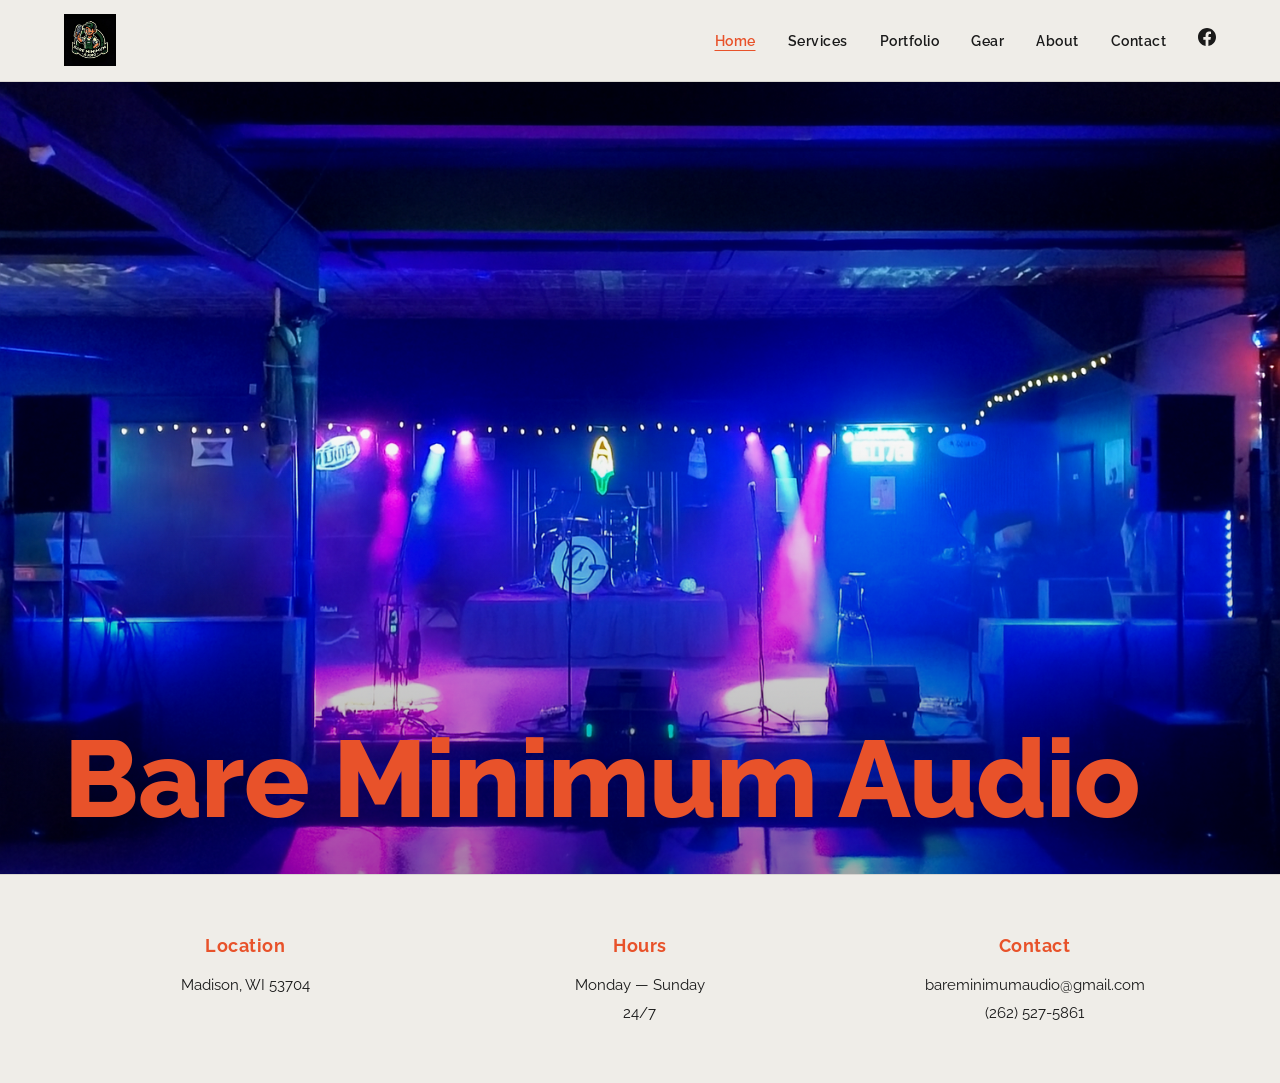
==== index.html @ 9d477ede "initial build" ====
<!DOCTYPE html>
<html lang="en">
<head>
  <meta charset="UTF-8" />
  <meta name="viewport" content="width=device-width, initial-scale=1.0" />
  <title>Bare Minimum Audio</title>
  <meta name="description" content="Professional sound and lighting for bands and events across the Madison, WI area." />
  <link rel="stylesheet" href="css/style.css" />
  <!-- Favicon: replace with your own -->
  <!-- <link rel="icon" href="images/favicon.png" /> -->
</head>
<body>

  <!-- ── HEADER ── -->
  <header>
    <a href="index.html" class="logo">
      <!-- Replace logo.png with your actual logo file -->
      <img src="images/logo.png" alt="Bare Minimum Audio"
           onerror="this.style.display='none'; this.nextElementSibling.style.display='block';" />
      <span class="logo-fallback" style="display:none;">BMA</span>
    </a>

    <!-- Desktop nav -->
    <nav>
      <a href="index.html" class="active">Home</a>
      <a href="services.html">Services</a>
      <a href="portfolio.html">Portfolio</a>
      <a href="gear.html">Gear</a>
      <a href="about.html">About</a>
      <a href="contact.html">Contact</a>
      <a href="https://www.facebook.com/p/Bare-Minimum-Audio-61556461710926/"
         target="_blank" rel="noopener" class="nav-facebook" aria-label="Facebook">
        <svg viewBox="0 0 24 24" xmlns="http://www.w3.org/2000/svg">
          <path d="M24 12.073C24 5.405 18.627 0 12 0S0 5.405 0 12.073C0 18.1 4.388 23.094 10.125 24v-8.437H7.078v-3.49h3.047V9.41c0-3.025 1.792-4.697 4.533-4.697 1.312 0 2.686.236 2.686.236v2.97h-1.513c-1.491 0-1.956.93-1.956 1.886v2.267h3.328l-.532 3.49h-2.796V24C19.612 23.094 24 18.1 24 12.073z"/>
        </svg>
      </a>
    </nav>

    <!-- Mobile hamburger -->
    <button class="hamburger" id="hamburger" aria-label="Open menu">
      <span></span><span></span><span></span>
    </button>
  </header>

  <!-- Mobile nav dropdown -->
  <nav class="mobile-nav" id="mobile-nav">
    <a href="index.html">Home</a>
    <a href="services.html">Services</a>
    <a href="portfolio.html">Portfolio</a>
    <a href="gear.html">Gear</a>
    <a href="about.html">About</a>
    <a href="contact.html">Contact</a>
    <a href="https://www.facebook.com/p/Bare-Minimum-Audio-61556461710926/"
       target="_blank" rel="noopener">Facebook</a>
  </nav>

  <!-- ── HERO ── -->
  <section class="hero">
    <!--
      IMAGE NEEDED: Save your hero concert photo from Squarespace and
      place it at: images/hero-bg.jpg
      It's the blue/purple lit stage photo from your home page.
    -->
    <div class="hero-bg"></div>
    <h1 class="hero-title">Bare Minimum Audio</h1>
  </section>

  <!-- ── FOOTER ── -->
  <footer>
    <div>
      <h3>Location</h3>
      <p>Madison, WI 53704</p>
    </div>
    <div>
      <h3>Hours</h3>
      <p>Monday — Sunday<br>24/7</p>
    </div>
    <div>
      <h3>Contact</h3>
      <p>
        <a href="mailto:bareminimumaudio@gmail.com">bareminimumaudio@gmail.com</a><br>
        <a href="tel:2625275861">(262) 527-5861</a>
      </p>
    </div>
  </footer>

  <script>
    // Mobile nav toggle
    const hamburger = document.getElementById('hamburger');
    const mobileNav = document.getElementById('mobile-nav');
    hamburger.addEventListener('click', () => {
      mobileNav.classList.toggle('open');
    });
  </script>
</body>
</html>
---- css/style.css ----
/* ============================================================
   Bare Minimum Audio — Main Stylesheet
   Hosting: Netlify (free)  |  Repo: GitHub
   ============================================================ */

@import url('https://fonts.googleapis.com/css2?family=Raleway:wght@300;400;500;600;700;800&display=swap');

/* ── RESET & BASE ── */
*, *::before, *::after {
  box-sizing: border-box;
  margin: 0;
  padding: 0;
}

:root {
  --bg:       #EFEDE8;
  --brand:    #E8522A;
  --text:     #1a1a1a;
  --muted:    #666;
  --border:   rgba(0,0,0,0.1);
  --white:    #ffffff;
  --max-w:    1200px;
}

html { scroll-behavior: smooth; }

body {
  font-family: 'Raleway', sans-serif;
  background: var(--bg);
  color: var(--text);
  font-size: 16px;
  line-height: 1.6;
}

img { max-width: 100%; display: block; }
a   { color: inherit; text-decoration: none; }


/* ── HEADER / NAV ── */
header {
  display: flex;
  align-items: center;
  justify-content: space-between;
  padding: 0.9rem 5%;
  background: var(--bg);
  position: sticky;
  top: 0;
  z-index: 200;
  border-bottom: 1px solid var(--border);
}

.logo img {
  height: 52px;
  width: auto;
  display: block;
}

/* Fallback if logo image missing */
.logo-fallback {
  font-size: 1rem;
  font-weight: 800;
  color: var(--brand);
  letter-spacing: 1px;
  text-transform: uppercase;
}

nav {
  display: flex;
  align-items: center;
  gap: 2rem;
}

nav a {
  font-size: 0.9rem;
  font-weight: 600;
  letter-spacing: 0.5px;
  transition: color 0.2s;
}

nav a:hover,
nav a.active {
  color: var(--brand);
  text-decoration: underline;
  text-underline-offset: 4px;
}

.nav-facebook svg {
  width: 18px;
  height: 18px;
  fill: var(--text);
  transition: fill 0.2s;
}

.nav-facebook:hover svg { fill: var(--brand); }

/* Hamburger (mobile) */
.hamburger {
  display: none;
  flex-direction: column;
  gap: 5px;
  background: none;
  border: none;
  cursor: pointer;
  padding: 4px;
}

.hamburger span {
  display: block;
  width: 24px;
  height: 2px;
  background: var(--text);
  transition: all 0.3s;
}

.mobile-nav {
  display: none;
  flex-direction: column;
  background: var(--bg);
  border-top: 1px solid var(--border);
  padding: 1.5rem 5%;
  gap: 1.25rem;
  position: absolute;
  top: 100%;
  left: 0;
  right: 0;
  z-index: 199;
  box-shadow: 0 8px 20px rgba(0,0,0,0.08);
}

.mobile-nav a {
  font-size: 1rem;
  font-weight: 600;
}

.mobile-nav.open { display: flex; }


/* ── FOOTER ── */
footer {
  background: var(--bg);
  border-top: 1px solid var(--border);
  padding: 3.5rem 5%;
  display: grid;
  grid-template-columns: repeat(3, 1fr);
  gap: 2rem;
  text-align: center;
}

footer h3 {
  font-size: 1.15rem;
  font-weight: 700;
  color: var(--brand);
  margin-bottom: 0.75rem;
  letter-spacing: 0.5px;
}

footer p {
  font-size: 0.95rem;
  color: var(--text);
  line-height: 1.8;
}

footer a:hover { color: var(--brand); }


/* ── HERO (HOME) ── */
.hero {
  position: relative;
  width: 100%;
  min-height: 88vh;
  display: flex;
  align-items: flex-end;
  overflow: hidden;
}

.hero-bg {
  position: absolute;
  inset: 0;
  /* Fallback dark bg if image not loaded */
  background: #1c1c1c url('../images/hero-bg.jpg') center/cover no-repeat;
}

/* Slight dark gradient so text is readable over bright spots */
.hero-bg::after {
  content: '';
  position: absolute;
  inset: 0;
  background: linear-gradient(to top, rgba(0,0,0,0.35) 0%, transparent 60%);
}

.hero-title {
  position: relative;
  z-index: 2;
  font-size: clamp(3rem, 8.5vw, 7.5rem);
  font-weight: 800;
  color: var(--brand);
  padding: 2.5rem 5%;
  line-height: 1;
  letter-spacing: -1px;
}


/* ── PAGE HEADING ── */
.page-heading {
  font-size: clamp(2.2rem, 5vw, 3.8rem);
  font-weight: 800;
  color: var(--brand);
  padding: 2.5rem 5% 1.5rem;
  letter-spacing: -0.5px;
}


/* ── SERVICES PAGE ── */
.services-intro {
  max-width: var(--max-w);
  padding: 0 5% 4rem;
}

.service-block {
  display: grid;
  grid-template-columns: 1fr 1fr;
  gap: 3.5rem;
  align-items: center;
  padding: 3rem 0;
  border-bottom: 1px solid var(--border);
}

.service-block:last-child { border-bottom: none; }

/* Text-only service blocks (no photo) */
.service-block.service-text-only {
  grid-template-columns: 1fr;
  max-width: 680px;
}

/* Alternate image left/right */
.service-block.flip { direction: rtl; }
.service-block.flip > * { direction: ltr; }

.service-img-wrap {
  width: 100%;
  aspect-ratio: 4/3;
  overflow: hidden;
  background: #c8c4bc;
}

.service-img-wrap img {
  width: 100%;
  height: 100%;
  object-fit: cover;
}

/* Placeholder shown when no image */
.img-placeholder {
  width: 100%;
  height: 100%;
  background: #c8c4bc;
  display: flex;
  align-items: center;
  justify-content: center;
  color: #999;
  font-size: 0.8rem;
  letter-spacing: 1px;
  text-transform: uppercase;
}

.service-content h2 {
  font-size: 1.55rem;
  font-weight: 700;
  margin-bottom: 1rem;
}

.service-content p {
  line-height: 1.8;
  margin-bottom: 1rem;
  color: var(--text);
}

.service-tags {
  font-size: 0.85rem;
  color: var(--muted);
  margin-bottom: 1.25rem;
  line-height: 1.6;
}

.btn {
  display: inline-block;
  background: var(--brand);
  color: var(--white);
  padding: 0.75rem 2.25rem;
  font-family: 'Raleway', sans-serif;
  font-weight: 700;
  font-size: 0.85rem;
  letter-spacing: 1.5px;
  text-transform: uppercase;
  border: none;
  cursor: pointer;
  transition: opacity 0.2s, transform 0.1s;
}

.btn:hover { opacity: 0.88; transform: translateY(-1px); }


/* ── PORTFOLIO PAGE ── */
.portfolio-grid {
  display: grid;
  grid-template-columns: repeat(4, 1fr);
  gap: 10px;
  padding: 0.5rem 5% 5rem;
}

.portfolio-grid .grid-item {
  aspect-ratio: 1;
  overflow: hidden;
  background: #c8c4bc;
  cursor: pointer;
}

.portfolio-grid .grid-item img {
  width: 100%;
  height: 100%;
  object-fit: cover;
  transition: transform 0.4s ease;
}

.portfolio-grid .grid-item:hover img { transform: scale(1.04); }


/* ── GEAR PAGE ── */
.gear-layout {
  display: grid;
  grid-template-columns: 1fr 1fr;
  gap: 4rem;
  align-items: stretch;
  max-width: var(--max-w);
  padding: 0.5rem 5% 5rem;
}

.gear-list { list-style: none; }

.gear-category { margin-bottom: 2.25rem; }

.gear-category h3 {
  font-size: 1rem;
  font-weight: 700;
  margin-bottom: 0.6rem;
  display: flex;
  align-items: center;
  gap: 0.5rem;
}

.gear-category ul { list-style: none; }

.gear-category ul li {
  padding: 0.3rem 0;
  font-size: 0.95rem;
  color: var(--muted);
  padding-left: 1.5rem;
}

.gear-photos {
  display: flex;
  flex-direction: column;
  gap: 12px;
  height: 100%;
}

.gear-photos .gear-photo {
  flex: 1;
  overflow: hidden;
  background: #c8c4bc;
  min-height: 0;
}

.gear-photos .gear-photo img {
  width: 100%;
  height: 100%;
  object-fit: cover;
  display: block;
}


/* ── ABOUT PAGE ── */
.about-layout {
  display: grid;
  grid-template-columns: 1fr 1fr;
  gap: 4rem;
  max-width: var(--max-w);
  padding: 0.5rem 5% 5rem;
  align-items: start;
}

.about-content h2 {
  font-size: 1.9rem;
  font-weight: 700;
  color: var(--brand);
  margin-bottom: 1.5rem;
}

.about-content p {
  line-height: 1.85;
  margin-bottom: 2rem;
}

.reviews h3 {
  font-size: 1.1rem;
  font-weight: 700;
  font-style: italic;
  margin-bottom: 1.5rem;
}

.review {
  margin-bottom: 1.4rem;
  font-size: 0.93rem;
  line-height: 1.55;
}

.review .stars {
  color: #f5a623;
  letter-spacing: 2px;
  font-size: 0.75rem;
  display: block;
  margin-bottom: 0.2rem;
}

.review blockquote {
  font-style: italic;
  margin-bottom: 0.2rem;
}

.review cite {
  font-size: 0.8rem;
  color: var(--muted);
  font-style: normal;
}

.about-img-wrap {
  position: sticky;
  top: 90px;
}

.about-img-wrap img,
.about-img-wrap .img-placeholder {
  width: 100%;
  aspect-ratio: 3/4;
  object-fit: cover;
}


/* ── CONTACT PAGE ── */
.contact-layout {
  display: grid;
  grid-template-columns: 1fr 1fr;
  gap: 4rem;
  max-width: var(--max-w);
  padding: 0.5rem 5% 5rem;
}

.contact-info h2 {
  font-size: 1.9rem;
  font-weight: 700;
  color: var(--brand);
  margin-bottom: 1.5rem;
}

.contact-info p {
  font-size: 1rem;
  margin-bottom: 0.5rem;
}

.contact-info a:hover { color: var(--brand); }

.contact-form {
  display: flex;
  flex-direction: column;
  gap: 1rem;
  margin-top: 2rem;
}

.form-row {
  display: grid;
  grid-template-columns: 1fr 1fr;
  gap: 1rem;
}

.contact-form label {
  display: block;
  font-size: 0.8rem;
  font-weight: 700;
  letter-spacing: 1px;
  text-transform: uppercase;
  margin-bottom: 0.35rem;
  color: var(--muted);
}

.contact-form input,
.contact-form textarea {
  width: 100%;
  padding: 0.75rem 0.9rem;
  background: transparent;
  border: 1px solid rgba(0,0,0,0.25);
  font-family: 'Raleway', sans-serif;
  font-size: 0.95rem;
  color: var(--text);
  outline: none;
  transition: border-color 0.2s;
  border-radius: 0;
  -webkit-appearance: none;
}

.contact-form input:focus,
.contact-form textarea:focus {
  border-color: var(--brand);
}

.contact-form textarea {
  min-height: 150px;
  resize: vertical;
}

.contact-img-wrap {
  overflow: hidden;
  background: #c8c4bc;
}

.contact-img-wrap img,
.contact-img-wrap .img-placeholder {
  width: 100%;
  height: 100%;
  min-height: 450px;
  object-fit: cover;
}


/* ── RESPONSIVE ── */
@media (max-width: 900px) {
  .portfolio-grid {
    grid-template-columns: repeat(2, 1fr);
  }
}

@media (max-width: 768px) {
  nav { display: none; }
  .hamburger { display: flex; }

  .hero-title {
    font-size: clamp(2.5rem, 10vw, 4rem);
  }

  .service-block,
  .service-block.flip,
  .gear-layout,
  .about-layout,
  .contact-layout {
    grid-template-columns: 1fr;
    direction: ltr;
  }

  .gear-photos {
    flex-direction: row;
    flex-wrap: wrap;
  }

  .gear-photos .gear-photo {
    flex: 1 1 45%;
  }

  .about-img-wrap { position: static; }

  footer {
    grid-template-columns: 1fr;
    text-align: left;
  }

  .form-row {
    grid-template-columns: 1fr;
  }
}

@media (max-width: 480px) {
  .portfolio-grid {
    grid-template-columns: repeat(2, 1fr);
    gap: 6px;
  }

  .page-heading {
    font-size: 2rem;
    padding: 2rem 5% 1rem;
  }
}
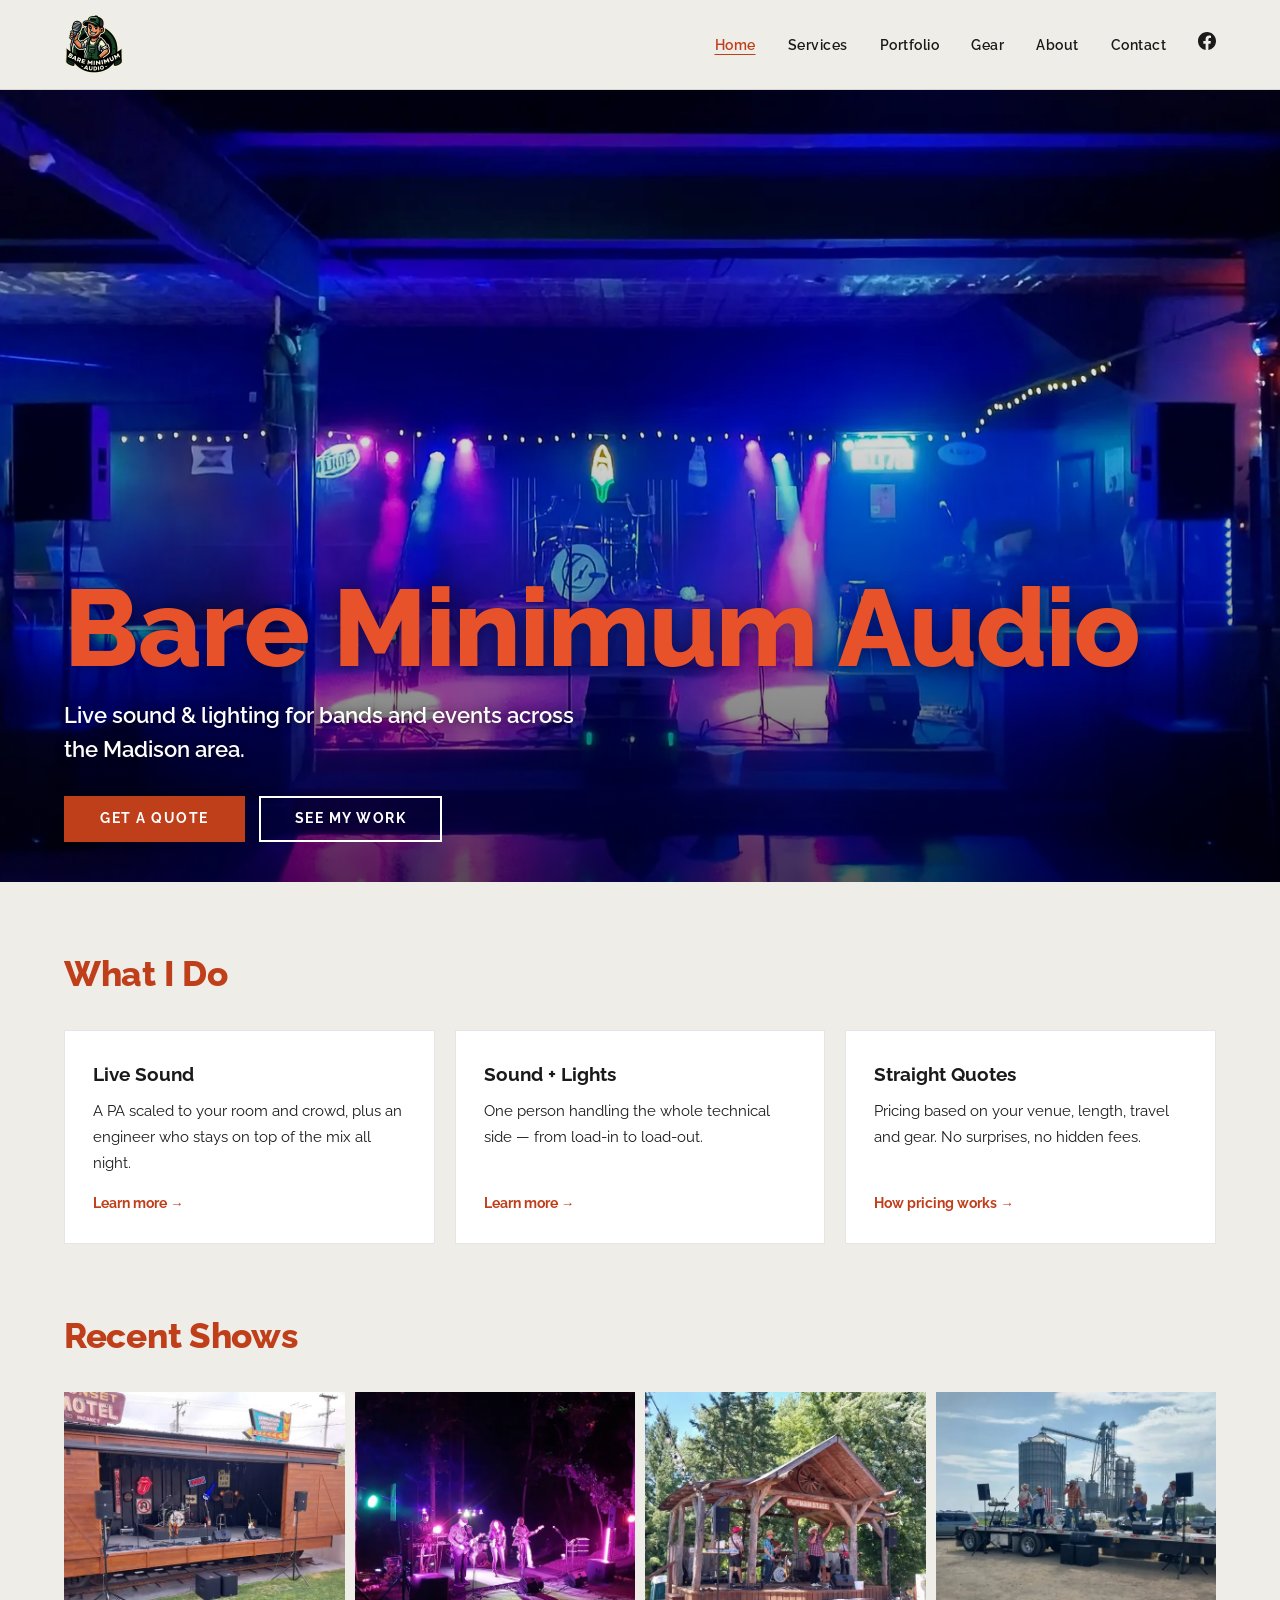
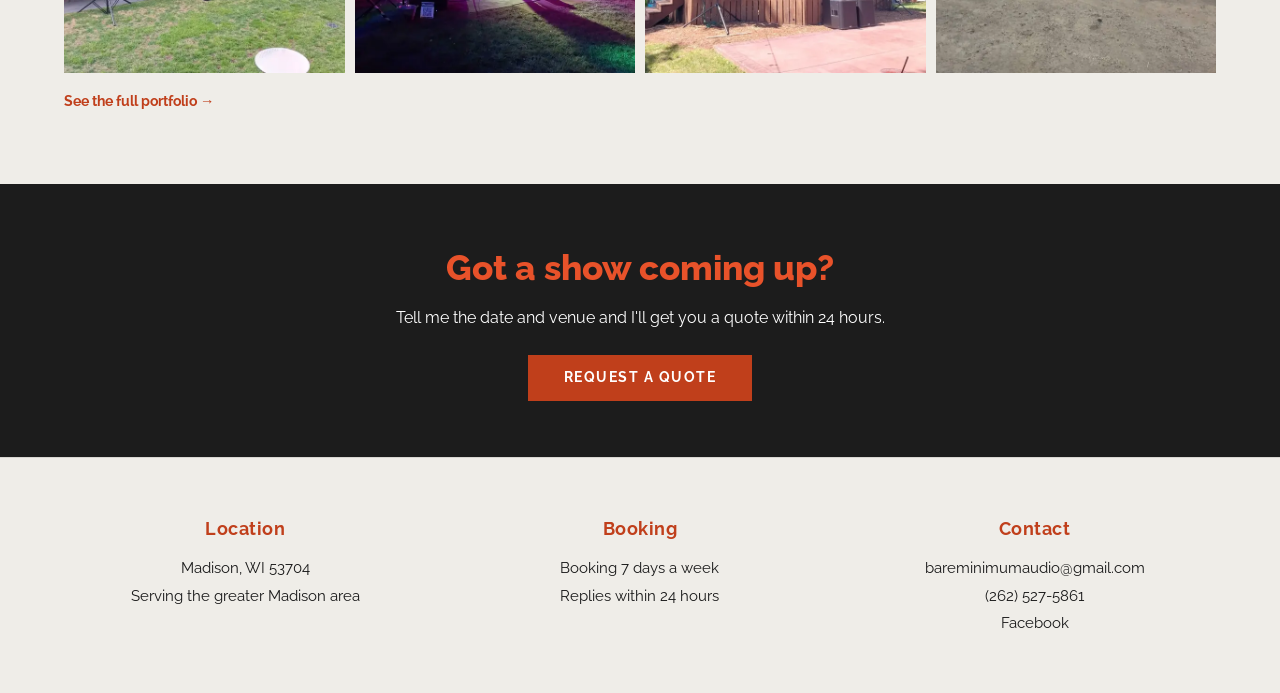
==== commit 3f6535f3: "Site refresh + mobile menu fix - Fix mobile menu opening off-screen (menu now inside sticky header) " ====
--- a/index.html
+++ b/index.html
@@ -3,94 +3,170 @@
 <head>
   <meta charset="UTF-8" />
   <meta name="viewport" content="width=device-width, initial-scale=1.0" />
-  <title>Bare Minimum Audio</title>
-  <meta name="description" content="Professional sound and lighting for bands and events across the Madison, WI area." />
+  <title>Bare Minimum Audio | Live Sound & Lighting in Madison, WI</title>
+  <meta name="description" content="Live sound and lighting for bands and events across the Madison, WI area. PA, mixing, stage lighting and full production. Get a quote within 24 hours." />
+  <link rel="canonical" href="https://bareminimumaudio.com/" />
+  <meta name="theme-color" content="#EFEDE8" />
+
+  <!-- Share previews (Facebook, iMessage, Slack, etc.) -->
+  <meta property="og:type" content="website" />
+  <meta property="og:site_name" content="Bare Minimum Audio" />
+  <meta property="og:title" content="Bare Minimum Audio | Live Sound &amp; Lighting in Madison, WI" />
+  <meta property="og:description" content="Live sound and lighting for bands and events across the Madison, WI area. PA, mixing, stage lighting and full production. Get a quote within 24 hours." />
+  <meta property="og:url" content="https://bareminimumaudio.com/" />
+  <meta property="og:image" content="https://bareminimumaudio.com/images/og-image.jpg" />
+  <meta property="og:image:width" content="1200" />
+  <meta property="og:image:height" content="630" />
+  <meta name="twitter:card" content="summary_large_image" />
+
+  <link rel="icon" type="image/png" href="images/favicon.png" />
+  <link rel="apple-touch-icon" href="images/apple-touch-icon.png" />
+
+  <link rel="preconnect" href="https://fonts.googleapis.com" />
+  <link rel="preconnect" href="https://fonts.gstatic.com" crossorigin />
+  <link rel="stylesheet" href="https://fonts.googleapis.com/css2?family=Raleway:wght@400;600;700;800&amp;display=swap" />
   <link rel="stylesheet" href="css/style.css" />
-  <!-- Favicon: replace with your own -->
-  <!-- <link rel="icon" href="images/favicon.png" /> -->
+  <link rel="preload" as="image" href="images/hero-bg.webp" type="image/webp" />
+  <script type="application/ld+json">
+{
+  "@context": "https://schema.org",
+  "@type": "LocalBusiness",
+  "name": "Bare Minimum Audio",
+  "description": "Live sound and lighting for bands and events across the Madison, WI area.",
+  "url": "https://bareminimumaudio.com/",
+  "image": "https://bareminimumaudio.com/images/og-image.jpg",
+  "logo": "https://bareminimumaudio.com/images/logo.webp",
+  "email": "bareminimumaudio@gmail.com",
+  "telephone": "+1-262-527-5861",
+  "address": {
+    "@type": "PostalAddress",
+    "addressLocality": "Madison",
+    "addressRegion": "WI",
+    "postalCode": "53704",
+    "addressCountry": "US"
+  },
+  "areaServed": {
+    "@type": "City",
+    "name": "Madison, WI"
+  },
+  "sameAs": [
+    "https://www.facebook.com/p/Bare-Minimum-Audio-61556461710926/"
+  ]
+}
+  </script>
 </head>
 <body>
+  <a class="skip-link" href="#main">Skip to content</a>
 
   <!-- ── HEADER ── -->
   <header>
-    <a href="index.html" class="logo">
-      <!-- Replace logo.png with your actual logo file -->
-      <img src="images/logo.png" alt="Bare Minimum Audio"
-           onerror="this.style.display='none'; this.nextElementSibling.style.display='block';" />
-      <span class="logo-fallback" style="display:none;">BMA</span>
+    <a href="index.html" class="logo" aria-label="Bare Minimum Audio — home">
+      <img src="images/logo.webp" alt="Bare Minimum Audio" width="60" height="60" />
     </a>
 
-    <!-- Desktop nav -->
-    <nav>
-      <a href="index.html" class="active">Home</a>
+    <nav class="main-nav" aria-label="Main">
+      <a href="index.html" class="active" aria-current="page">Home</a>
       <a href="services.html">Services</a>
       <a href="portfolio.html">Portfolio</a>
       <a href="gear.html">Gear</a>
       <a href="about.html">About</a>
       <a href="contact.html">Contact</a>
-      <a href="https://www.facebook.com/p/Bare-Minimum-Audio-61556461710926/"
-         target="_blank" rel="noopener" class="nav-facebook" aria-label="Facebook">
-        <svg viewBox="0 0 24 24" xmlns="http://www.w3.org/2000/svg">
-          <path d="M24 12.073C24 5.405 18.627 0 12 0S0 5.405 0 12.073C0 18.1 4.388 23.094 10.125 24v-8.437H7.078v-3.49h3.047V9.41c0-3.025 1.792-4.697 4.533-4.697 1.312 0 2.686.236 2.686.236v2.97h-1.513c-1.491 0-1.956.93-1.956 1.886v2.267h3.328l-.532 3.49h-2.796V24C19.612 23.094 24 18.1 24 12.073z"/>
-        </svg>
+      <a href="https://www.facebook.com/p/Bare-Minimum-Audio-61556461710926/" target="_blank" rel="noopener" class="nav-facebook" aria-label="Bare Minimum Audio on Facebook">
+        <svg viewBox="0 0 24 24" xmlns="http://www.w3.org/2000/svg" aria-hidden="true" focusable="false"><path d="M24 12.073C24 5.405 18.627 0 12 0S0 5.405 0 12.073C0 18.1 4.388 23.094 10.125 24v-8.437H7.078v-3.49h3.047V9.41c0-3.025 1.792-4.697 4.533-4.697 1.312 0 2.686.236 2.686.236v2.97h-1.513c-1.491 0-1.956.93-1.956 1.886v2.267h3.328l-.532 3.49h-2.796V24C19.612 23.094 24 18.1 24 12.073z"/></svg>
       </a>
     </nav>
 
-    <!-- Mobile hamburger -->
-    <button class="hamburger" id="hamburger" aria-label="Open menu">
+    <button class="hamburger" id="hamburger" type="button" aria-label="Open menu" aria-expanded="false" aria-controls="mobile-nav">
       <span></span><span></span><span></span>
     </button>
+
+    <nav class="mobile-nav" id="mobile-nav" aria-label="Mobile">
+      <a href="index.html" aria-current="page">Home</a>
+      <a href="services.html">Services</a>
+      <a href="portfolio.html">Portfolio</a>
+      <a href="gear.html">Gear</a>
+      <a href="about.html">About</a>
+      <a href="contact.html">Contact</a>
+      <a href="https://www.facebook.com/p/Bare-Minimum-Audio-61556461710926/" target="_blank" rel="noopener">Facebook</a>
+    </nav>
   </header>
 
-  <!-- Mobile nav dropdown -->
-  <nav class="mobile-nav" id="mobile-nav">
-    <a href="index.html">Home</a>
-    <a href="services.html">Services</a>
-    <a href="portfolio.html">Portfolio</a>
-    <a href="gear.html">Gear</a>
-    <a href="about.html">About</a>
-    <a href="contact.html">Contact</a>
-    <a href="https://www.facebook.com/p/Bare-Minimum-Audio-61556461710926/"
-       target="_blank" rel="noopener">Facebook</a>
-  </nav>
+  <main id="main">
+    <!-- ── HERO ── -->
+    <section class="hero">
+      <div class="hero-bg" aria-hidden="true"></div>
+      <div class="hero-content">
+        <h1 class="hero-title">Bare Minimum Audio</h1>
+        <p class="hero-tagline">Live sound &amp; lighting for bands and events across the Madison area.</p>
+        <div class="hero-actions">
+          <a href="contact.html" class="btn">Get a Quote</a>
+          <a href="portfolio.html" class="btn btn-ghost">See My Work</a>
+        </div>
+      </div>
+    </section>
 
-  <!-- ── HERO ── -->
-  <section class="hero">
-    <!--
-      IMAGE NEEDED: Save your hero concert photo from Squarespace and
-      place it at: images/hero-bg.jpg
-      It's the blue/purple lit stage photo from your home page.
-    -->
-    <div class="hero-bg"></div>
-    <h1 class="hero-title">Bare Minimum Audio</h1>
-  </section>
+    <!-- ── WHAT I DO ── -->
+    <section class="home-section">
+      <h2 class="section-heading">What I Do</h2>
+      <div class="card-grid">
+        <a href="services.html#live-sound" class="card">
+          <h3>Live Sound</h3>
+          <p>A PA scaled to your room and crowd, plus an engineer who stays on top of the mix all night.</p>
+          <span class="card-link">Learn more &rarr;</span>
+        </a>
+        <a href="services.html#full-production" class="card">
+          <h3>Sound + Lights</h3>
+          <p>One person handling the whole technical side — from load-in to load-out.</p>
+          <span class="card-link">Learn more &rarr;</span>
+        </a>
+        <a href="services.html#pricing" class="card">
+          <h3>Straight Quotes</h3>
+          <p>Pricing based on your venue, length, travel and gear. No surprises, no hidden fees.</p>
+          <span class="card-link">How pricing works &rarr;</span>
+        </a>
+      </div>
+    </section>
+
+    <!-- ── RECENT SHOWS ── -->
+    <section class="home-section">
+      <h2 class="section-heading">Recent Shows</h2>
+      <div class="home-shots">
+        <a href="portfolio.html" class="home-shot"><img src="images/portfolio-1-thumb.webp" alt="Sunset Motel outdoor stage setup" width="800" height="600" loading="lazy" decoding="async" /></a>
+        <a href="portfolio.html" class="home-shot"><img src="images/portfolio-2-thumb.webp" alt="Open-air pavilion stage setup" width="800" height="600" loading="lazy" decoding="async" /></a>
+        <a href="portfolio.html" class="home-shot"><img src="images/portfolio-7-thumb.webp" alt="Band performance with full production" width="800" height="600" loading="lazy" decoding="async" /></a>
+        <a href="portfolio.html" class="home-shot"><img src="images/portfolio-4-thumb.webp" alt="Wooden pavilion live performance" width="800" height="600" loading="lazy" decoding="async" /></a>
+      </div>
+      <p class="section-more"><a href="portfolio.html">See the full portfolio &rarr;</a></p>
+    </section>
+
+    <!-- ── CTA ── -->
+    <section class="cta-band">
+      <h2>Got a show coming up?</h2>
+      <p>Tell me the date and venue and I'll get you a quote within 24 hours.</p>
+      <a href="contact.html" class="btn">Request a Quote</a>
+    </section>
+  </main>
 
   <!-- ── FOOTER ── -->
   <footer>
     <div>
-      <h3>Location</h3>
-      <p>Madison, WI 53704</p>
+      <h2>Location</h2>
+      <p>Madison, WI 53704<br>Serving the greater Madison area</p>
     </div>
     <div>
-      <h3>Hours</h3>
-      <p>Monday — Sunday<br>24/7</p>
+      <h2>Booking</h2>
+      <p>Booking 7 days a week<br>Replies within 24 hours</p>
     </div>
     <div>
-      <h3>Contact</h3>
+      <h2>Contact</h2>
       <p>
         <a href="mailto:bareminimumaudio@gmail.com">bareminimumaudio@gmail.com</a><br>
-        <a href="tel:2625275861">(262) 527-5861</a>
+        <a href="tel:+12625275861">(262) 527-5861</a><br>
+        <a href="https://www.facebook.com/p/Bare-Minimum-Audio-61556461710926/" target="_blank" rel="noopener">Facebook</a>
       </p>
     </div>
   </footer>
 
-  <script>
-    // Mobile nav toggle
-    const hamburger = document.getElementById('hamburger');
-    const mobileNav = document.getElementById('mobile-nav');
-    hamburger.addEventListener('click', () => {
-      mobileNav.classList.toggle('open');
-    });
-  </script>
+  <script src="js/main.js" defer></script>
 </body>
 </html>
--- a/css/style.css
+++ b/css/style.css
@@ -3,7 +3,7 @@
    Hosting: Netlify (free)  |  Repo: GitHub
    ============================================================ */
 
-@import url('https://fonts.googleapis.com/css2?family=Raleway:wght@300;400;500;600;700;800&display=swap');
+/* Raleway is loaded with <link> tags in each page's <head> (faster than @import). */
 
 /* ── RESET & BASE ── */
 *, *::before, *::after {
@@ -14,7 +14,8 @@
 
 :root {
   --bg:       #EFEDE8;
-  --brand:    #E8522A;
+  --brand:    #C03F1B;   /* darkened for readable text (4.5:1 on --bg) */
+  --brand-bright: #E8522A; /* original orange — used on dark backgrounds only */
   --text:     #1a1a1a;
   --muted:    #666;
   --border:   rgba(0,0,0,0.1);
@@ -50,35 +51,26 @@
 }
 
 .logo img {
-  height: 52px;
+  height: 60px;
   width: auto;
   display: block;
 }
 
-/* Fallback if logo image missing */
-.logo-fallback {
-  font-size: 1rem;
-  font-weight: 800;
-  color: var(--brand);
-  letter-spacing: 1px;
-  text-transform: uppercase;
-}
-
-nav {
+.main-nav {
   display: flex;
   align-items: center;
   gap: 2rem;
 }
 
-nav a {
+.main-nav a {
   font-size: 0.9rem;
   font-weight: 600;
   letter-spacing: 0.5px;
   transition: color 0.2s;
 }
 
-nav a:hover,
-nav a.active {
+.main-nav a:hover,
+.main-nav a.active {
   color: var(--brand);
   text-decoration: underline;
   text-underline-offset: 4px;
@@ -101,7 +93,8 @@
   background: none;
   border: none;
   cursor: pointer;
-  padding: 4px;
+  padding: 10px;
+  margin-right: -10px;
 }
 
 .hamburger span {
@@ -125,6 +118,8 @@
   right: 0;
   z-index: 199;
   box-shadow: 0 8px 20px rgba(0,0,0,0.08);
+  max-height: calc(100vh - 90px);
+  overflow-y: auto;
 }
 
 .mobile-nav a {
@@ -146,7 +141,7 @@
   text-align: center;
 }
 
-footer h3 {
+footer h2 {
   font-size: 1.15rem;
   font-weight: 700;
   color: var(--brand);
@@ -177,7 +172,7 @@
   position: absolute;
   inset: 0;
   /* Fallback dark bg if image not loaded */
-  background: #1c1c1c url('../images/hero-bg.jpg') center/cover no-repeat;
+  background: #1c1c1c url('../images/hero-bg.webp') center/cover no-repeat;
 }
 
 /* Slight dark gradient so text is readable over bright spots */
@@ -185,7 +180,7 @@
   content: '';
   position: absolute;
   inset: 0;
-  background: linear-gradient(to top, rgba(0,0,0,0.35) 0%, transparent 60%);
+  background: linear-gradient(to top, rgba(0,0,0,0.65) 0%, rgba(0,0,0,0.25) 45%, transparent 75%);
 }
 
 .hero-title {
@@ -193,8 +188,7 @@
   z-index: 2;
   font-size: clamp(3rem, 8.5vw, 7.5rem);
   font-weight: 800;
-  color: var(--brand);
-  padding: 2.5rem 5%;
+  color: var(--brand-bright);
   line-height: 1;
   letter-spacing: -1px;
 }
@@ -336,11 +330,9 @@
   padding: 0.5rem 5% 5rem;
 }
 
-.gear-list { list-style: none; }
-
 .gear-category { margin-bottom: 2.25rem; }
 
-.gear-category h3 {
+.gear-category h2 {
   font-size: 1rem;
   font-weight: 700;
   margin-bottom: 0.6rem;
@@ -402,7 +394,7 @@
   margin-bottom: 2rem;
 }
 
-.reviews h3 {
+.reviews h2 {
   font-size: 1.1rem;
   font-weight: 700;
   font-style: italic;
@@ -494,13 +486,15 @@
 }
 
 .contact-form input,
+.contact-form select,
 .contact-form textarea {
   width: 100%;
   padding: 0.75rem 0.9rem;
   background: transparent;
   border: 1px solid rgba(0,0,0,0.25);
   font-family: 'Raleway', sans-serif;
-  font-size: 0.95rem;
+  font-size: 16px;
+  min-height: 2.9rem;
   color: var(--text);
   outline: none;
   transition: border-color 0.2s;
@@ -509,6 +503,7 @@
 }
 
 .contact-form input:focus,
+.contact-form select:focus,
 .contact-form textarea:focus {
   border-color: var(--brand);
 }
@@ -540,7 +535,7 @@
 }
 
 @media (max-width: 768px) {
-  nav { display: none; }
+  .main-nav { display: none; }
   .hamburger { display: flex; }
 
   .hero-title {
@@ -588,3 +583,311 @@
     padding: 2rem 5% 1rem;
   }
 }
+
+
+/* ============================================================
+   Additions — Nov 2026 refresh
+   ============================================================ */
+
+/* ── Accessibility helpers ── */
+.skip-link {
+  position: absolute;
+  left: -9999px;
+  top: 0;
+  z-index: 1000;
+  background: var(--text);
+  color: var(--white);
+  padding: 0.6rem 1rem;
+  font-weight: 700;
+}
+.skip-link:focus { left: 1rem; top: 1rem; }
+
+.visually-hidden {
+  position: absolute !important;
+  width: 1px; height: 1px;
+  overflow: hidden;
+  clip: rect(0 0 0 0);
+  white-space: nowrap;
+}
+
+a:focus-visible,
+button:focus-visible,
+input:focus-visible,
+select:focus-visible,
+textarea:focus-visible {
+  outline: 3px solid var(--brand);
+  outline-offset: 3px;
+}
+
+@media (prefers-reduced-motion: reduce) {
+  html { scroll-behavior: auto; }
+  *, *::before, *::after { transition: none !important; }
+}
+
+/* ── Hero content ── */
+.hero-content {
+  position: relative;
+  z-index: 2;
+  padding: 2.5rem 5%;
+}
+
+.hero-title { text-shadow: 0 2px 18px rgba(0,0,0,0.45); }
+
+.hero-tagline {
+  color: var(--white);
+  font-size: clamp(1.05rem, 2vw, 1.35rem);
+  font-weight: 600;
+  max-width: 34rem;
+  margin: 1rem 0 1.75rem;
+  text-shadow: 0 1px 10px rgba(0,0,0,0.6);
+}
+
+.hero-actions {
+  display: flex;
+  flex-wrap: wrap;
+  gap: 0.9rem;
+}
+
+.btn-ghost {
+  background: transparent;
+  color: var(--white);
+  box-shadow: inset 0 0 0 2px var(--white);
+}
+
+.btn-outline {
+  background: transparent;
+  color: var(--brand);
+  box-shadow: inset 0 0 0 2px var(--brand);
+}
+
+/* ── Home sections ── */
+.home-section {
+  padding: 4rem 5% 0;
+}
+
+.section-heading {
+  font-size: clamp(1.6rem, 3vw, 2.2rem);
+  font-weight: 800;
+  color: var(--brand);
+  margin-bottom: 1.75rem;
+  letter-spacing: -0.3px;
+}
+
+.card-grid {
+  display: grid;
+  grid-template-columns: repeat(3, 1fr);
+  gap: 1.25rem;
+}
+
+.card {
+  display: flex;
+  flex-direction: column;
+  background: var(--white);
+  padding: 1.75rem;
+  border: 1px solid var(--border);
+  transition: transform 0.15s, box-shadow 0.15s;
+}
+
+.card:hover {
+  transform: translateY(-2px);
+  box-shadow: 0 10px 24px rgba(0,0,0,0.08);
+}
+
+.card h3 {
+  font-size: 1.2rem;
+  font-weight: 700;
+  margin-bottom: 0.6rem;
+}
+
+.card p {
+  font-size: 0.95rem;
+  line-height: 1.7;
+  flex: 1;
+  margin-bottom: 1rem;
+}
+
+.card-link {
+  font-size: 0.85rem;
+  font-weight: 700;
+  color: var(--brand);
+}
+
+.home-shots {
+  display: grid;
+  grid-template-columns: repeat(4, 1fr);
+  gap: 10px;
+}
+
+.home-shot {
+  aspect-ratio: 1;
+  overflow: hidden;
+  background: #c8c4bc;
+}
+
+.home-shot img {
+  width: 100%;
+  height: 100%;
+  object-fit: cover;
+  transition: transform 0.4s ease;
+}
+
+.home-shot:hover img { transform: scale(1.04); }
+
+.section-more {
+  margin-top: 1rem;
+  font-weight: 700;
+  font-size: 0.9rem;
+}
+
+.section-more a { color: var(--brand); }
+
+.cta-band {
+  margin: 4.5rem 0 0;
+  padding: 3.5rem 5%;
+  background: #1c1c1c;
+  color: var(--white);
+  text-align: center;
+}
+
+.cta-band h2 {
+  font-size: clamp(1.6rem, 3vw, 2.2rem);
+  font-weight: 800;
+  color: var(--brand-bright);
+  margin-bottom: 0.6rem;
+}
+
+.cta-band p { margin-bottom: 1.5rem; }
+
+/* ── Services anchors (sticky header offset) ── */
+.service-block { scroll-margin-top: 90px; }
+
+/* ── Portfolio grid (figure + button) ── */
+.portfolio-grid .grid-item {
+  margin: 0;
+  display: flex;
+  flex-direction: column;
+  aspect-ratio: auto;
+  background: none;
+  overflow: visible;
+}
+
+.grid-open {
+  display: block;
+  width: 100%;
+  aspect-ratio: 1;
+  overflow: hidden;
+  background: #c8c4bc;
+  border: none;
+  padding: 0;
+  cursor: zoom-in;
+}
+
+.portfolio-grid .grid-item:hover img { transform: none; }
+.grid-open:hover img { transform: scale(1.04); }
+
+.portfolio-grid figcaption {
+  font-size: 0.8rem;
+  color: var(--muted);
+  padding-top: 0.4rem;
+}
+
+/* ── Lightbox ── */
+.lightbox {
+  position: fixed;
+  inset: 0;
+  background: rgba(0,0,0,0.9);
+  z-index: 500;
+  display: flex;
+  align-items: center;
+  justify-content: center;
+}
+.lightbox[hidden] { display: none; }
+
+.lightbox-figure { margin: 0; text-align: center; }
+
+.lightbox img {
+  max-width: 90vw;
+  max-height: 84vh;
+  object-fit: contain;
+  margin: 0 auto;
+}
+
+.lightbox figcaption {
+  color: #ddd;
+  font-size: 0.9rem;
+  margin-top: 0.75rem;
+}
+
+.lightbox-close,
+.lightbox-prev,
+.lightbox-next {
+  position: absolute;
+  color: #fff;
+  cursor: pointer;
+  background: none;
+  border: none;
+  line-height: 1;
+  opacity: 0.8;
+  transition: opacity 0.2s;
+}
+
+.lightbox-close:hover,
+.lightbox-prev:hover,
+.lightbox-next:hover { opacity: 1; }
+
+.lightbox-close { top: 1.25rem; right: 1.5rem; font-size: 2rem; padding: 0.5rem; }
+.lightbox-prev,
+.lightbox-next { top: 50%; transform: translateY(-50%); font-size: 3rem; padding: 1rem 1.25rem; }
+.lightbox-prev { left: 0; }
+.lightbox-next { right: 0; }
+
+/* ── Gear ── */
+.gear-capacity {
+  font-weight: 600;
+  margin-bottom: 2rem;
+  line-height: 1.7;
+}
+
+/* ── Contact form extras ── */
+.req { color: var(--brand); }
+
+.contact-form select {
+  background-image: linear-gradient(45deg, transparent 50%, var(--muted) 50%),
+                    linear-gradient(135deg, var(--muted) 50%, transparent 50%);
+  background-position: calc(100% - 18px) 55%, calc(100% - 13px) 55%;
+  background-size: 5px 5px, 5px 5px;
+  background-repeat: no-repeat;
+  padding-right: 2.25rem;
+}
+
+.form-note {
+  font-size: 0.8rem;
+  color: var(--muted);
+}
+
+/* ── Thanks / 404 ── */
+.message-wrap {
+  min-height: 60vh;
+  display: flex;
+  flex-direction: column;
+  align-items: center;
+  justify-content: center;
+  text-align: center;
+  padding: 4rem 5%;
+}
+.message-wrap h1 { color: var(--brand); margin-bottom: 1rem; font-size: clamp(2rem, 5vw, 3rem); font-weight: 800; }
+.message-wrap p  { color: var(--muted); margin-bottom: 2rem; }
+.message-wrap .hero-actions { justify-content: center; }
+
+@media (max-width: 900px) {
+  .card-grid { grid-template-columns: 1fr; }
+  .home-shots { grid-template-columns: repeat(2, 1fr); }
+}
+
+/* Hamburger → X when the menu is open */
+.hamburger[aria-expanded="true"] span:nth-child(1) { transform: translateY(7px) rotate(45deg); }
+.hamburger[aria-expanded="true"] span:nth-child(2) { opacity: 0; }
+.hamburger[aria-expanded="true"] span:nth-child(3) { transform: translateY(-7px) rotate(-45deg); }
+
+/* Mobile menu: bigger tap targets */
+.mobile-nav a { padding: 0.35rem 0; }
